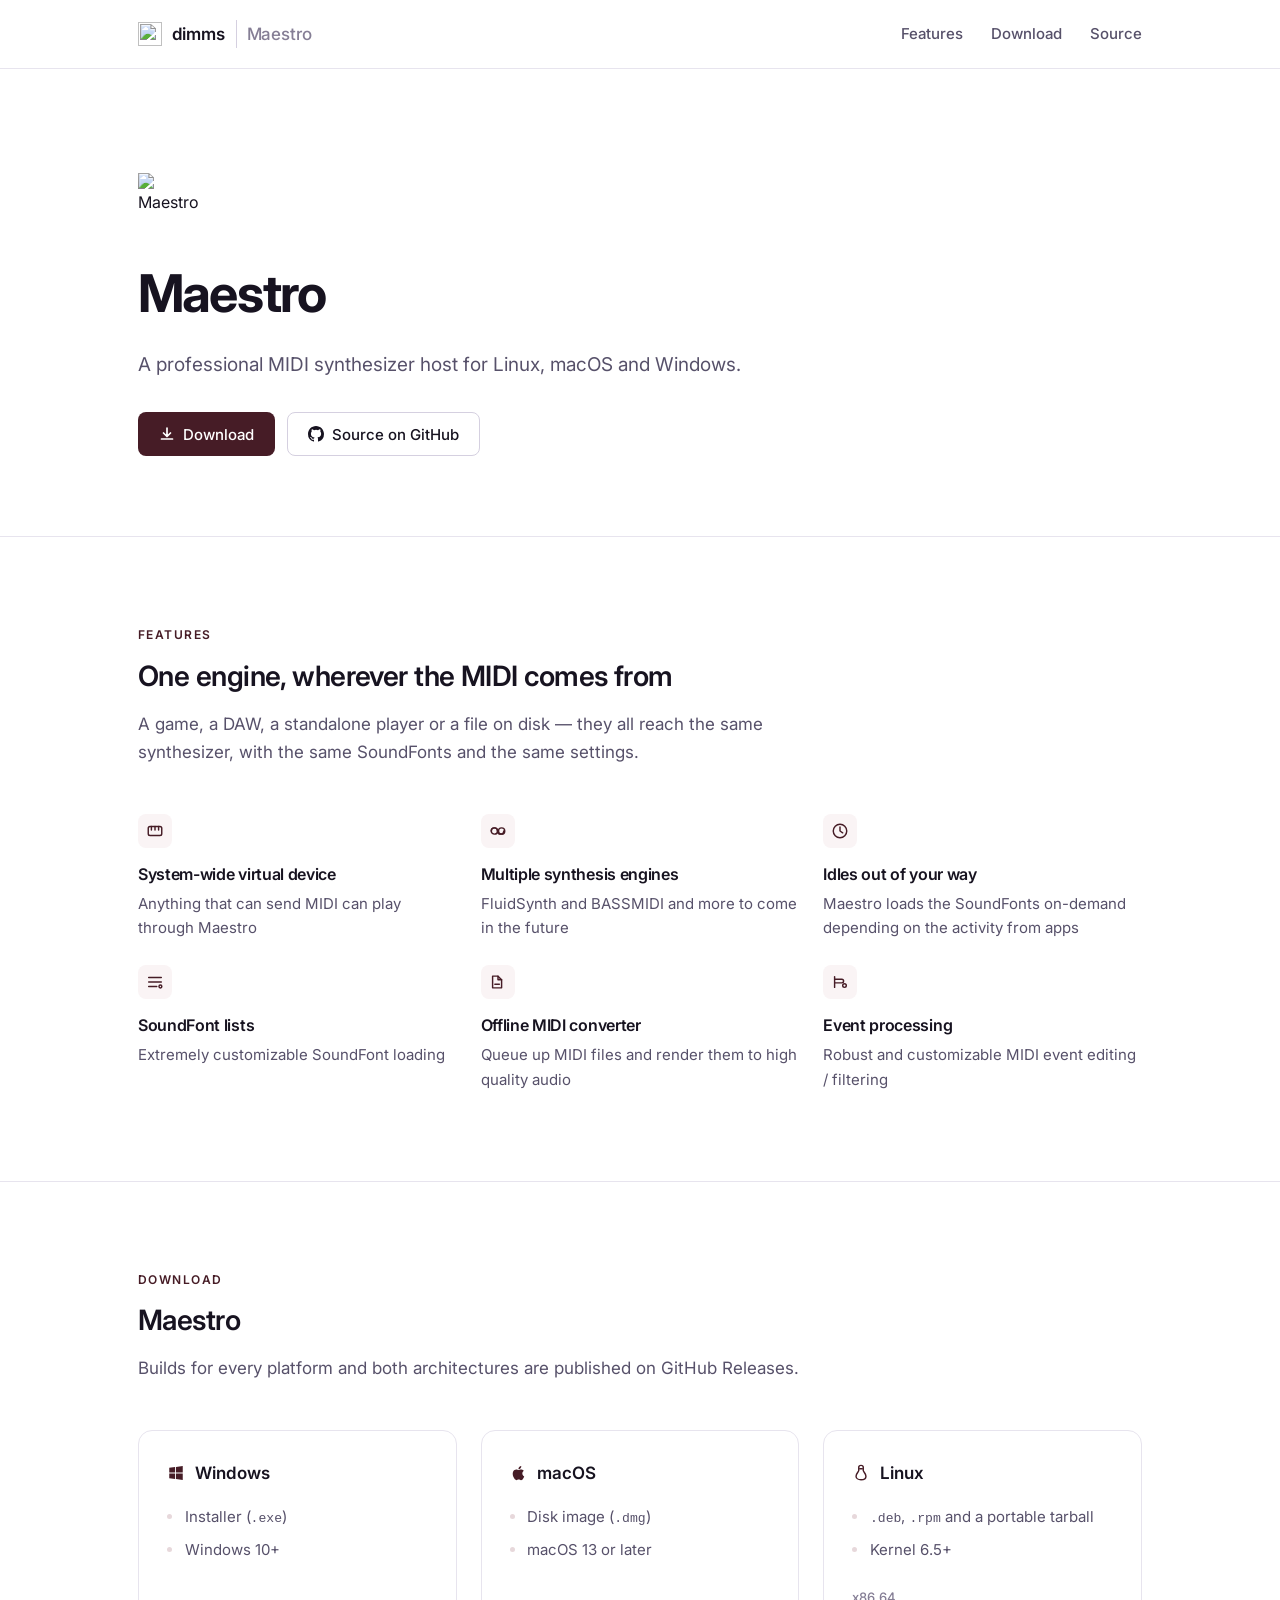
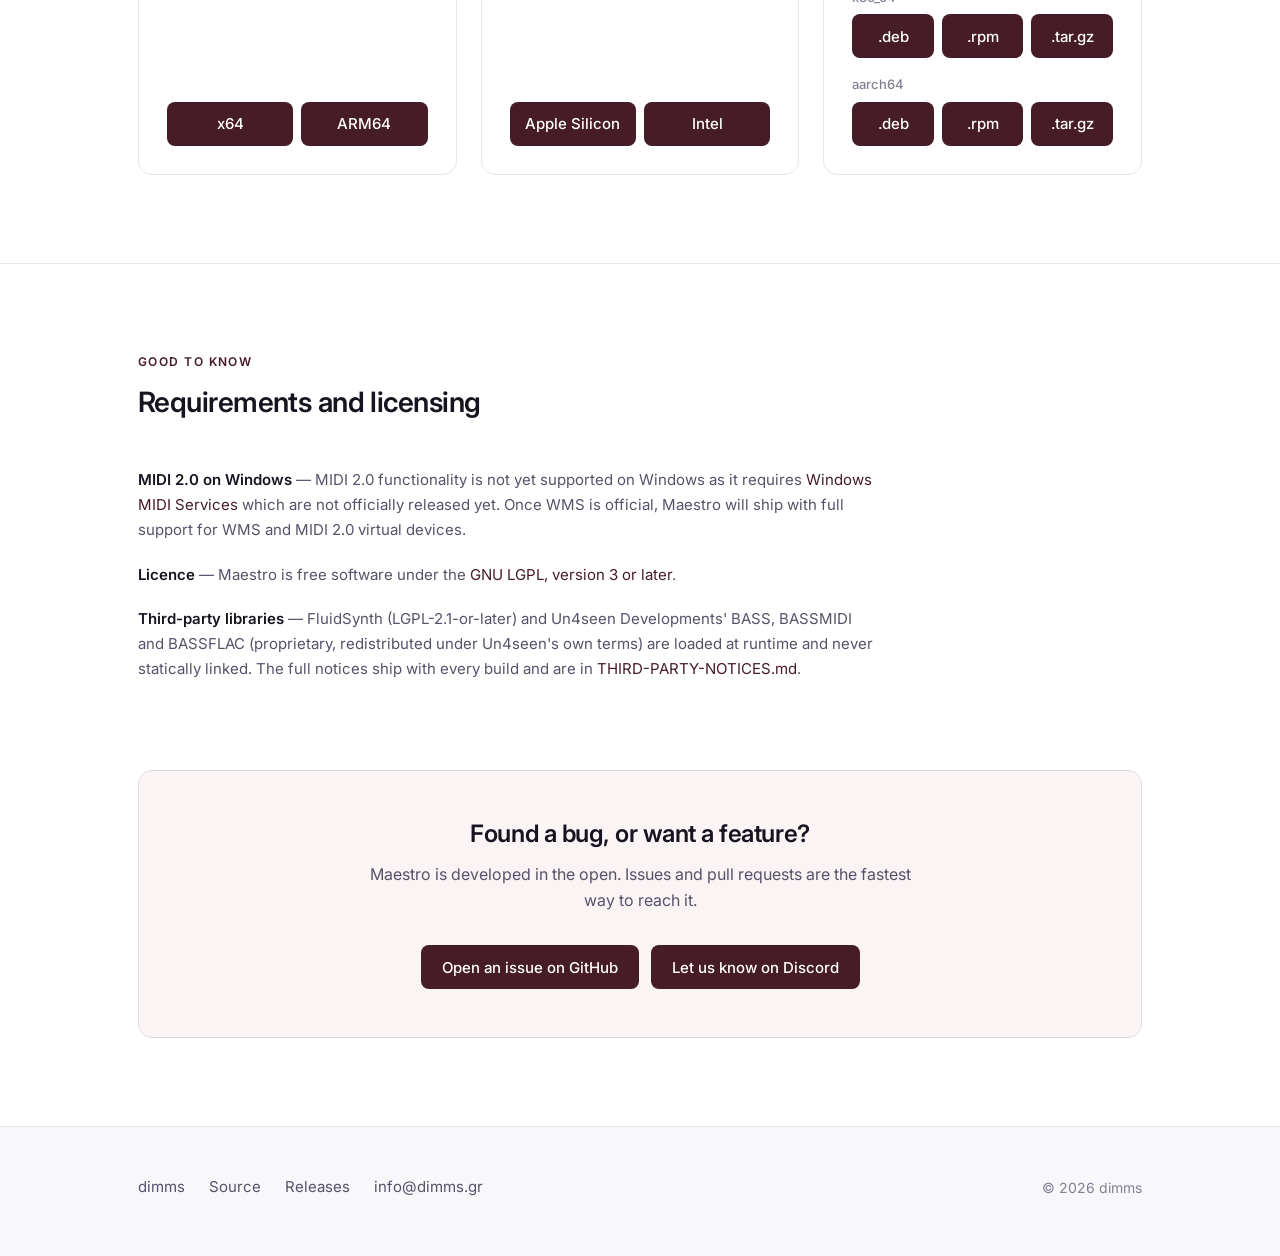
==== maestro/index.html @ dfa63ba4 "Add Maestro page" ====
<!DOCTYPE html>
<html lang="en">

<head>
    <meta charset="UTF-8">
    <meta name="viewport" content="width=device-width, initial-scale=1.0">

    <title>Maestro — MIDI synthesizer host | dimms</title>
    <meta name="description" content="A professional MIDI synthesizer host for Linux, macOS and Windows.">
    <meta name="keywords"
        content="Maestro, MIDI, synthesizer, SoundFont, SF2, SF3, SFZ, BASSMIDI, FluidSynth, KDMAPI, virtual MIDI device">
    <link rel="canonical" href="/maestro">

    <meta property="og:type" content="website">
    <meta property="og:title" content="Maestro — MIDI synthesizer host">
    <meta property="og:description" content="A professional MIDI synthesizer host for Linux, macOS and Windows.">
    <meta property="og:url" content="/maestro">
    <meta name="theme-color" content="#461c26">

    <link rel="icon" href="https://github.com/dimms0/maestro/raw/refs/heads/master/assets/logo/maestro-icon.svg"
        type="image/svg+xml">

    <link rel="preconnect" href="https://fonts.googleapis.com">
    <link rel="preconnect" href="https://fonts.gstatic.com" crossorigin>
    <link href="https://fonts.googleapis.com/css2?family=Inter:wght@400;500;600;700&display=swap" rel="stylesheet">

    <link rel="stylesheet" href="../style.css">
</head>

<body class="theme-maestro">
    <header class="site-header">
        <div class="container">
            <a href="/" class="brand">
                <img src="https://github.com/dimms0/maestro/raw/refs/heads/master/assets/logo/maestro-icon.svg" alt=""
                    width="24" height="24">
                <span>dimms</span>
                <span class="brand-sub">Maestro</span>
            </a>
            <nav class="site-nav">
                <a href="#features">Features</a>
                <a href="#download">Download</a>
                <a href="https://github.com/dimms0/maestro">Source</a>
            </nav>
        </div>
    </header>

    <main>
        <!-- Hero -->
        <section class="hero">
            <div class="container">
                <div class="hero-inner">
                    <div class="hero-mark">
                        <img src="https://github.com/dimms0/maestro/raw/refs/heads/master/assets/logo/maestro-icon.svg"
                            alt="Maestro" width="60" height="60">
                        <a class="badge" href="https://github.com/dimms0/maestro/releases" data-release-link
                            hidden>Version <span data-version></span></a>
                    </div>
                    <h1>Maestro</h1>
                    <p>
                        A professional MIDI synthesizer host for Linux, macOS and Windows.
                    </p>
                    <div class="btn-row">
                        <a href="#download" class="btn btn-primary">
                            <svg viewBox="0 0 16 16" fill="none" stroke="currentColor" stroke-width="1.7"
                                stroke-linecap="round" stroke-linejoin="round" aria-hidden="true">
                                <path d="M8 2v8M4.5 7 8 10.5 11.5 7M2.5 13h11" />
                            </svg>
                            Download
                        </a>
                        <a href="https://github.com/dimms0/maestro" class="btn btn-ghost">
                            <svg viewBox="0 0 16 16" fill="currentColor" aria-hidden="true">
                                <path
                                    d="M8 0C3.58 0 0 3.58 0 8a8 8 0 0 0 5.47 7.59c.4.07.55-.17.55-.38l-.01-1.49c-2.01.37-2.53-.49-2.69-.94-.09-.23-.48-.94-.82-1.13-.28-.15-.68-.52-.01-.53.63-.01 1.08.58 1.23.82.72 1.21 1.87.87 2.33.66.07-.52.28-.87.51-1.07-1.78-.2-3.64-.89-3.64-3.95 0-.87.31-1.59.82-2.15-.08-.2-.36-1.02.08-2.12 0 0 .67-.21 2.2.82a7.42 7.42 0 0 1 4 0c1.53-1.04 2.2-.82 2.2-.82.44 1.1.16 1.92.08 2.12.51.56.82 1.27.82 2.15 0 3.07-1.87 3.75-3.65 3.95.29.25.54.73.54 1.48l-.01 2.19c0 .21.15.46.55.38A8.01 8.01 0 0 0 16 8c0-4.42-3.58-8-8-8Z" />
                            </svg>
                            Source on GitHub
                        </a>
                    </div>
                </div>
            </div>
        </section>

        <!-- Features -->
        <section class="section" id="features">
            <div class="container">
                <div class="section-head">
                    <span class="eyebrow">Features</span>
                    <h2 class="section-title">One engine, wherever the MIDI comes from</h2>
                    <p class="section-lead">
                        A game, a DAW, a standalone player or a file on disk — they all reach
                        the same synthesizer, with the same SoundFonts and the same settings.
                    </p>
                </div>

                <div class="grid grid-3">
                    <div class="feature">
                        <div class="feature-icon">
                            <svg viewBox="0 0 20 20" fill="none" stroke="currentColor" stroke-width="1.6"
                                stroke-linecap="round" stroke-linejoin="round" aria-hidden="true">
                                <rect x="2.5" y="5" width="15" height="10" rx="2" />
                                <path d="M6 5v4M10 5v4M14 5v4" />
                            </svg>
                        </div>
                        <h3>System-wide virtual device</h3>
                        <p>
                            Anything that can send MIDI can play through Maestro
                        </p>
                    </div>

                    <div class="feature">
                        <div class="feature-icon">
                            <svg viewBox="0 0 20 20" fill="none" stroke="currentColor" stroke-width="1.6"
                                stroke-linecap="round" stroke-linejoin="round" aria-hidden="true">
                                <path d="M2.5 10a3.5 3.5 0 0 1 7 0 3.5 3.5 0 0 0 7 0" />
                                <circle cx="6" cy="10" r="3.5" />
                                <circle cx="14" cy="10" r="3.5" />
                            </svg>
                        </div>
                        <h3>Multiple synthesis engines</h3>
                        <p>
                            FluidSynth and BASSMIDI and more to come in the future
                        </p>
                    </div>

                    <div class="feature">
                        <div class="feature-icon">
                            <svg viewBox="0 0 20 20" fill="none" stroke="currentColor" stroke-width="1.6"
                                stroke-linecap="round" stroke-linejoin="round" aria-hidden="true">
                                <circle cx="10" cy="10" r="7.5" />
                                <path d="M10 5.5V10l3 2" />
                            </svg>
                        </div>
                        <h3>Idles out of your way</h3>
                        <p>
                            Maestro loads the SoundFonts on-demand depending on the activity from apps
                        </p>
                    </div>

                    <div class="feature">
                        <div class="feature-icon">
                            <svg viewBox="0 0 20 20" fill="none" stroke="currentColor" stroke-width="1.6"
                                stroke-linecap="round" stroke-linejoin="round" aria-hidden="true">
                                <path d="M3 5h14M3 10h14M3 15h9" />
                                <circle cx="16" cy="15" r="1.6" />
                            </svg>
                        </div>
                        <h3>SoundFont lists</h3>
                        <p>
                            Extremely customizable SoundFont loading
                        </p>
                    </div>

                    <div class="feature">
                        <div class="feature-icon">
                            <svg viewBox="0 0 20 20" fill="none" stroke="currentColor" stroke-width="1.6"
                                stroke-linecap="round" stroke-linejoin="round" aria-hidden="true">
                                <path d="M4 3.5h6l4 4v9H4z" />
                                <path d="M10 3.5v4h4" />
                                <path d="M6.5 12.5h5" />
                            </svg>
                        </div>
                        <h3>Offline MIDI converter</h3>
                        <p>
                            Queue up MIDI files and render them to high quality audio
                        </p>
                    </div>

                    <div class="feature">
                        <div class="feature-icon">
                            <svg viewBox="0 0 20 20" fill="none" stroke="currentColor" stroke-width="1.6"
                                stroke-linecap="round" stroke-linejoin="round" aria-hidden="true">
                                <path d="M4 4v12M4 7h8a2 2 0 0 1 0 4H4" />
                                <circle cx="15" cy="14" r="2" />
                            </svg>
                        </div>
                        <h3>Event processing</h3>
                        <p>
                            Robust and customizable MIDI event editing / filtering
                        </p>
                    </div>
                </div>
            </div>
        </section>

        <!-- Download -->
        <section class="section" id="download">
            <div class="container">
                <div class="section-head">
                    <span class="eyebrow">Download</span>
                    <h2 class="section-title">Maestro <span data-version></span></h2>
                    <p class="section-lead">
                        Builds for every platform and both architectures are published on
                        GitHub Releases.
                    </p>
                </div>

                <div class="grid grid-3">
                    <article class="card download-card">
                        <div class="platform">
                            <svg viewBox="0 0 20 20" fill="currentColor" aria-hidden="true">
                                <path
                                    d="M2.5 4.3 9 3.4v6.1H2.5V4.3Zm0 11.4L9 16.6v-6H2.5v5.1ZM10 3.25l7.5-1.05v7.3H10v-6.25Zm0 7.35h7.5v7.25L10 16.8v-6.2Z" />
                            </svg>
                            Windows
                        </div>
                        <ul>
                            <li>Installer (<code>.exe</code>)</li>
                            <li>Windows 10+</li>
                        </ul>
                        <div class="downloads">
                            <div class="download-row">
                                <a href="https://github.com/dimms0/maestro/releases/latest" class="btn btn-primary"
                                    data-asset="-x64-setup.exe">x64</a>
                                <a href="https://github.com/dimms0/maestro/releases/latest" class="btn btn-primary"
                                    data-asset="-arm64-setup.exe">ARM64</a>
                            </div>
                        </div>
                    </article>

                    <article class="card download-card">
                        <div class="platform">
                            <svg viewBox="0 0 20 20" fill="currentColor" aria-hidden="true">
                                <path
                                    d="M13.7 10.6c-.02-2 1.63-2.96 1.7-3.01-.93-1.35-2.37-1.54-2.88-1.56-1.23-.12-2.4.72-3.02.72-.62 0-1.58-.7-2.6-.68-1.34.02-2.57.78-3.26 1.97-1.39 2.41-.35 5.98 1 7.93.66.95 1.44 2.02 2.47 1.98.99-.04 1.37-.64 2.57-.64s1.54.64 2.6.62c1.07-.02 1.75-.97 2.4-1.93.76-1.1 1.07-2.17 1.09-2.22-.02-.01-2.09-.8-2.11-3.18ZM11.73 4.6c.55-.66.92-1.58.82-2.5-.79.03-1.75.53-2.31 1.19-.5.58-.94 1.52-.82 2.42.88.07 1.77-.45 2.31-1.11Z" />
                            </svg>
                            macOS
                        </div>
                        <ul>
                            <li>Disk image (<code>.dmg</code>)</li>
                            <li>macOS 13 or later</li>
                        </ul>
                        <div class="downloads">
                            <div class="download-row">
                                <a href="https://github.com/dimms0/maestro/releases/latest" class="btn btn-primary"
                                    data-asset="-macos-arm64.dmg">Apple Silicon</a>
                                <a href="https://github.com/dimms0/maestro/releases/latest" class="btn btn-primary"
                                    data-asset="-macos-x86_64.dmg">Intel</a>
                            </div>
                        </div>
                    </article>

                    <article class="card download-card">
                        <div class="platform">
                            <svg viewBox="0 0 20 20" fill="none" stroke="currentColor" stroke-width="1.6"
                                stroke-linecap="round" stroke-linejoin="round" aria-hidden="true">
                                <path
                                    d="M7.5 3.5c0-1.1.9-2 2.5-2s2.5.9 2.5 2v3.8c0 1.2 3 3.4 3 6.2 0 2.4-2.4 4-5.5 4s-5.5-1.6-5.5-4c0-2.8 3-5 3-6.2V3.5Z" />
                                <path d="M8.6 5.2h2.8" />
                            </svg>
                            Linux
                        </div>
                        <ul>
                            <li><code>.deb</code>, <code>.rpm</code> and a portable tarball</li>
                            <li>Kernel 6.5+</li>
                        </ul>
                        <div class="downloads">
                            <div>
                                <span class="download-label">x86_64</span>
                                <div class="download-row">
                                    <a href="https://github.com/dimms0/maestro/releases/latest" class="btn btn-primary"
                                        data-asset="_amd64.deb">.deb</a>
                                    <a href="https://github.com/dimms0/maestro/releases/latest" class="btn btn-primary"
                                        data-asset=".x86_64.rpm">.rpm</a>
                                    <a href="https://github.com/dimms0/maestro/releases/latest" class="btn btn-primary"
                                        data-asset="-linux-x86_64.tar.gz">.tar.gz</a>
                                </div>
                            </div>
                            <div>
                                <span class="download-label">aarch64</span>
                                <div class="download-row">
                                    <a href="https://github.com/dimms0/maestro/releases/latest" class="btn btn-primary"
                                        data-asset="_arm64.deb">.deb</a>
                                    <a href="https://github.com/dimms0/maestro/releases/latest" class="btn btn-primary"
                                        data-asset=".aarch64.rpm">.rpm</a>
                                    <a href="https://github.com/dimms0/maestro/releases/latest" class="btn btn-primary"
                                        data-asset="-linux-aarch64.tar.gz">.tar.gz</a>
                                </div>
                            </div>
                        </div>
                    </article>
                </div>
            </div>
        </section>

        <!-- Notes -->
        <section class="section" id="notes">
            <div class="container">
                <div class="section-head">
                    <span class="eyebrow">Good to know</span>
                    <h2 class="section-title">Requirements and licensing</h2>
                </div>

                <div class="notes">
                    <p>
                        <strong>MIDI 2.0 on Windows</strong> — MIDI 2.0 functionality is not yet
                        supported on Windows as it requires <a href="https://aka.ms/midi">Windows MIDI Services</a>
                        which are not officially released yet. Once WMS is official, Maestro will ship with full
                        support for WMS and MIDI 2.0 virtual devices.
                    </p>
                    <p>
                        <strong>Licence</strong> — Maestro is free software under the
                        <a href="https://github.com/dimms0/maestro/blob/main/LICENSE.md">GNU LGPL, version 3 or
                            later</a>.
                    </p>
                    <p>
                        <strong>Third-party libraries</strong> — FluidSynth (LGPL-2.1-or-later)
                        and Un4seen Developments' BASS, BASSMIDI and BASSFLAC (proprietary,
                        redistributed under Un4seen's own terms) are loaded at runtime and never
                        statically linked. The full notices ship with every build and are in
                        <a
                            href="https://github.com/dimms0/maestro/blob/main/THIRD-PARTY-NOTICES.md">THIRD-PARTY-NOTICES.md</a>.
                    </p>
                </div>
            </div>
        </section>

        <section class="section section--plain" style="padding-top:0">
            <div class="container">
                <div class="cta">
                    <h2>Found a bug, or want a feature?</h2>
                    <p>
                        Maestro is developed in the open. Issues and pull requests are the
                        fastest way to reach it.
                    </p>
                    <div class="btn-row">
                        <a href="https://github.com/dimms0/maestro/issues" class="btn btn-primary">Open an issue on
                            GitHub</a>
                        <a href="/discord" class="btn btn-primary">Let us know on Discord</a>
                    </div>
                </div>
            </div>
        </section>
    </main>

    <footer class="site-footer">
        <div class="container footer-inner">
            <div class="footer-links">
                <a href="/">dimms</a>
                <a href="https://github.com/dimms0/maestro">Source</a>
                <a href="https://github.com/dimms0/maestro/releases/latest">Releases</a>
                <a href="mailto:info@dimms.gr">info@dimms.gr</a>
            </div>
            <div class="copyright">&copy; <span data-year>2026</span> dimms</div>
        </div>
    </footer>

    <script src="../app.js"></script>
</body>

</html>
---- style.css ----
/* ==========================================================================
   dimms — base stylesheet
   Light, quiet, typographic. Purple is the house accent; each product page
   can override --accent and friends (see .theme-maestro).
   ========================================================================== */

:root {
    /* Surfaces */
    --bg: #ffffff;
    --bg-alt: #f8f7fa;
    --border: #e7e4ee;
    --border-strong: #d5d0e0;

    /* Type */
    --text: #171320;
    --text-2: #57516a;
    --text-3: #857e95;

    /* Accent (dimms purple) */
    --accent: #421093;
    --accent-dark: rgb(57, 18, 109);
    --accent-soft: #f4f0fe;
    --accent-line: #ded2fb;

    /* Shape & motion */
    --radius: 10px;
    --radius-lg: 14px;
    --maxw: 1060px;
    --ease: 0.18s ease;

    --font: "Inter", -apple-system, BlinkMacSystemFont, "Segoe UI", Roboto,
        Helvetica, Arial, sans-serif;
    --font-mono: ui-monospace, SFMono-Regular, "SF Mono", Menlo, Consolas,
        "Liberation Mono", monospace;
}

/* Maestro's own accent */
.theme-maestro {
    --accent: #461c26;
    --accent-dark: #2f1219;
    --accent-soft: #faf4f5;
    --accent-line: #e7d8db;
}

*,
*::before,
*::after {
    box-sizing: border-box;
}

html {
    -webkit-text-size-adjust: 100%;
    scroll-behavior: smooth;
    scroll-padding-top: 5rem;
}

body {
    margin: 0;
    background: var(--bg);
    color: var(--text);
    font-family: var(--font);
    font-size: 1rem;
    line-height: 1.65;
    -webkit-font-smoothing: antialiased;
    -moz-osx-font-smoothing: grayscale;
}

h1,
h2,
h3,
h4 {
    margin: 0;
    color: var(--text);
    font-weight: 600;
    letter-spacing: -0.02em;
    line-height: 1.25;
}

p {
    margin: 0;
}

a {
    color: var(--accent);
    text-decoration: none;
}

a:hover {
    color: var(--accent-dark);
}

img,
svg {
    display: block;
    max-width: 100%;
}

ul {
    margin: 0;
    padding: 0;
    list-style: none;
}

code {
    font-family: var(--font-mono);
    font-size: 0.875em;
}

[hidden] {
    display: none !important;
}

:focus-visible {
    outline: 2px solid var(--accent);
    outline-offset: 3px;
    border-radius: 4px;
}

/* --------------------------------------------------------------------------
   Layout primitives
   -------------------------------------------------------------------------- */

.container {
    width: 100%;
    max-width: var(--maxw);
    margin: 0 auto;
    padding: 0 1.75rem;
}

.section {
    padding: 5.5rem 0;
    border-top: 1px solid var(--border);
}

.section--plain {
    border-top: 0;
}

.section-head {
    max-width: 44rem;
    margin-bottom: 3rem;
}

.eyebrow {
    display: block;
    margin-bottom: 0.85rem;
    color: var(--accent);
    font-size: 0.75rem;
    font-weight: 600;
    letter-spacing: 0.12em;
    text-transform: uppercase;
}

.section-title {
    font-size: 1.75rem;
}

.section-lead {
    margin-top: 1rem;
    color: var(--text-2);
    font-size: 1.0625rem;
}

/* --------------------------------------------------------------------------
   Header
   -------------------------------------------------------------------------- */

.site-header {
    position: sticky;
    top: 0;
    z-index: 50;
    background: rgba(255, 255, 255, 0.88);
    backdrop-filter: saturate(180%) blur(12px);
    -webkit-backdrop-filter: saturate(180%) blur(12px);
    border-bottom: 1px solid var(--border);
}

.site-header .container {
    display: flex;
    align-items: center;
    justify-content: space-between;
    gap: 1.5rem;
    height: 4.25rem;
}

.brand {
    display: inline-flex;
    align-items: center;
    gap: 0.6rem;
    color: var(--text);
    font-weight: 600;
    font-size: 1.0625rem;
    letter-spacing: -0.01em;
}

.brand:hover {
    color: var(--text);
}

.brand img {
    width: 24px;
    height: 24px;
}

.brand-sub {
    padding-left: 0.6rem;
    margin-left: 0.1rem;
    border-left: 1px solid var(--border-strong);
    color: var(--text-3);
    font-weight: 500;
}

.site-nav {
    display: flex;
    align-items: center;
    gap: 1.75rem;
}

.site-nav a {
    color: var(--text-2);
    font-size: 0.9375rem;
    font-weight: 500;
    transition: color var(--ease);
}

.site-nav a:hover {
    color: var(--text);
}

/* --------------------------------------------------------------------------
   Buttons
   -------------------------------------------------------------------------- */

.btn {
    display: inline-flex;
    align-items: center;
    justify-content: center;
    gap: 0.5rem;
    padding: 0.65rem 1.25rem;
    border: 1px solid transparent;
    border-radius: 8px;
    font-size: 0.9375rem;
    font-weight: 500;
    line-height: 1.4;
    cursor: pointer;
    transition: background var(--ease), border-color var(--ease),
        color var(--ease);
}

.btn svg {
    width: 16px;
    height: 16px;
    flex: none;
}

.btn-primary {
    background: var(--accent);
    color: #fff;
}

.btn-primary:hover {
    background: var(--accent-dark);
    color: #fff;
}

.btn-ghost {
    background: var(--bg);
    border-color: var(--border-strong);
    color: var(--text);
}

.btn-ghost:hover {
    border-color: var(--text-3);
    color: var(--text);
}

.btn-row {
    display: flex;
    flex-wrap: wrap;
    gap: 0.75rem;
    margin-top: 2rem;
}

/* --------------------------------------------------------------------------
   Hero
   -------------------------------------------------------------------------- */

.hero {
    padding: 6.5rem 0 5rem;
}

.hero-inner {
    max-width: 40rem;
}

.hero h1 {
    font-size: clamp(2.25rem, 5.5vw, 3.25rem);
    font-weight: 700;
    letter-spacing: -0.035em;
}

.hero p {
    margin-top: 1.5rem;
    color: var(--text-2);
    font-size: 1.1875rem;
    line-height: 1.6;
}

.hero-mark {
    display: flex;
    align-items: center;
    gap: 1.125rem;
    margin-bottom: 1.75rem;
}

.hero-mark img {
    width: 60px;
    height: 60px;
}

.badge {
    display: inline-flex;
    transition: border-color var(--ease);
    align-items: center;
    gap: 0.4rem;
    padding: 0.2rem 0.6rem;
    background: var(--accent-soft);
    border: 1px solid var(--accent-line);
    border-radius: 999px;
    color: var(--accent);
    font-size: 0.75rem;
    font-weight: 600;
    letter-spacing: 0.02em;
}

.badge:hover {
    color: var(--accent);
    border-color: var(--accent);
}

/* --------------------------------------------------------------------------
   Cards / grids
   -------------------------------------------------------------------------- */

.grid {
    display: grid;
    gap: 1.5rem;
}

.grid-3 {
    grid-template-columns: repeat(auto-fit, minmax(260px, 1fr));
}

.card {
    display: flex;
    flex-direction: column;
    padding: 1.75rem;
    background: var(--bg);
    border: 1px solid var(--border);
    border-radius: var(--radius-lg);
}

/* Feature items */
.feature-icon {
    display: flex;
    align-items: center;
    justify-content: center;
    width: 34px;
    height: 34px;
    margin-bottom: 1rem;
    background: var(--accent-soft);
    border-radius: 8px;
    color: var(--accent);
}

.feature-icon svg {
    width: 18px;
    height: 18px;
}

.feature h3 {
    font-size: 1rem;
}

.feature p {
    margin-top: 0.5rem;
    color: var(--text-2);
    font-size: 0.9375rem;
}

/* Download cards */
.download-card .platform {
    display: flex;
    align-items: center;
    gap: 0.6rem;
    color: var(--text);
    font-size: 1.0625rem;
    font-weight: 600;
}

.download-card .platform svg {
    width: 18px;
    height: 18px;
    color: var(--accent);
}

.download-card ul {
    margin-top: 1.125rem;
    display: grid;
    gap: 0.5rem;
}

.download-card li {
    position: relative;
    padding-left: 1.1rem;
    color: var(--text-2);
    font-size: 0.9375rem;
}

.download-card li::before {
    content: "";
    position: absolute;
    left: 0;
    top: 0.6em;
    width: 5px;
    height: 5px;
    background: var(--accent-line);
    border-radius: 50%;
}

.downloads {
    display: grid;
    gap: 1rem;
    margin-top: auto;
    padding-top: 1.5rem;
}

.download-label {
    display: block;
    margin-bottom: 0.4rem;
    color: var(--text-3);
    font-size: 0.8125rem;
    font-weight: 500;
}

.download-row {
    display: flex;
    gap: 0.5rem;
}

.download-row .btn {
    flex: 1 1 0;
    padding-inline: 0.75rem;
}

/* Code block */
.code {
    margin-top: 1.5rem;
    padding: 1.125rem 1.25rem;
    background: var(--bg-alt);
    border: 1px solid var(--border);
    border-radius: var(--radius);
    overflow-x: auto;
}

.code pre {
    margin: 0;
    font-family: var(--font-mono);
    font-size: 0.8125rem;
    line-height: 1.8;
    color: var(--text);
}

.code .c {
    color: var(--text-3);
}

/* Notes / fine print */
.notes {
    display: grid;
    gap: 1.25rem;
    max-width: 46rem;
}

.notes p {
    color: var(--text-2);
    font-size: 0.9375rem;
}

.notes strong {
    color: var(--text);
    font-weight: 600;
}

/* Call to action band */
.cta {
    padding: 3rem 2.25rem;
    background: var(--accent-soft);
    border: 1px solid var(--accent-line);
    border-radius: var(--radius-lg);
    text-align: center;
}

.cta h2 {
    font-size: 1.5rem;
}

.cta p {
    max-width: 34rem;
    margin: 0.75rem auto 0;
    color: var(--text-2);
}

.cta .btn-row {
    justify-content: center;
}

/* --------------------------------------------------------------------------
   Footer
   -------------------------------------------------------------------------- */

.site-footer {
    padding: 3rem 0 3.5rem;
    border-top: 1px solid var(--border);
    background: var(--bg-alt);
}

.footer-inner {
    display: flex;
    flex-wrap: wrap;
    align-items: center;
    justify-content: space-between;
    gap: 1.25rem;
}

.footer-links {
    display: flex;
    flex-wrap: wrap;
    gap: 1.5rem;
}

.footer-links a {
    color: var(--text-2);
    font-size: 0.9375rem;
}

.footer-links a:hover {
    color: var(--text);
}

.copyright {
    color: var(--text-3);
    font-size: 0.875rem;
}

/* --------------------------------------------------------------------------
   Responsive
   -------------------------------------------------------------------------- */

@media (max-width: 720px) {
    .container {
        padding: 0 1.25rem;
    }

    .section {
        padding: 4rem 0;
    }

    .hero {
        padding: 4rem 0 3.5rem;
    }

    .site-nav {
        gap: 1.125rem;
    }

    .cta {
        padding: 1.75rem 1.5rem;
    }
}

@media (max-width: 460px) {
    .brand-sub {
        display: none;
    }

    .hero-mark img {
        width: 48px;
        height: 48px;
    }
}

@media (prefers-reduced-motion: reduce) {
    html {
        scroll-behavior: auto;
    }

    * {
        transition: none !important;
    }
}
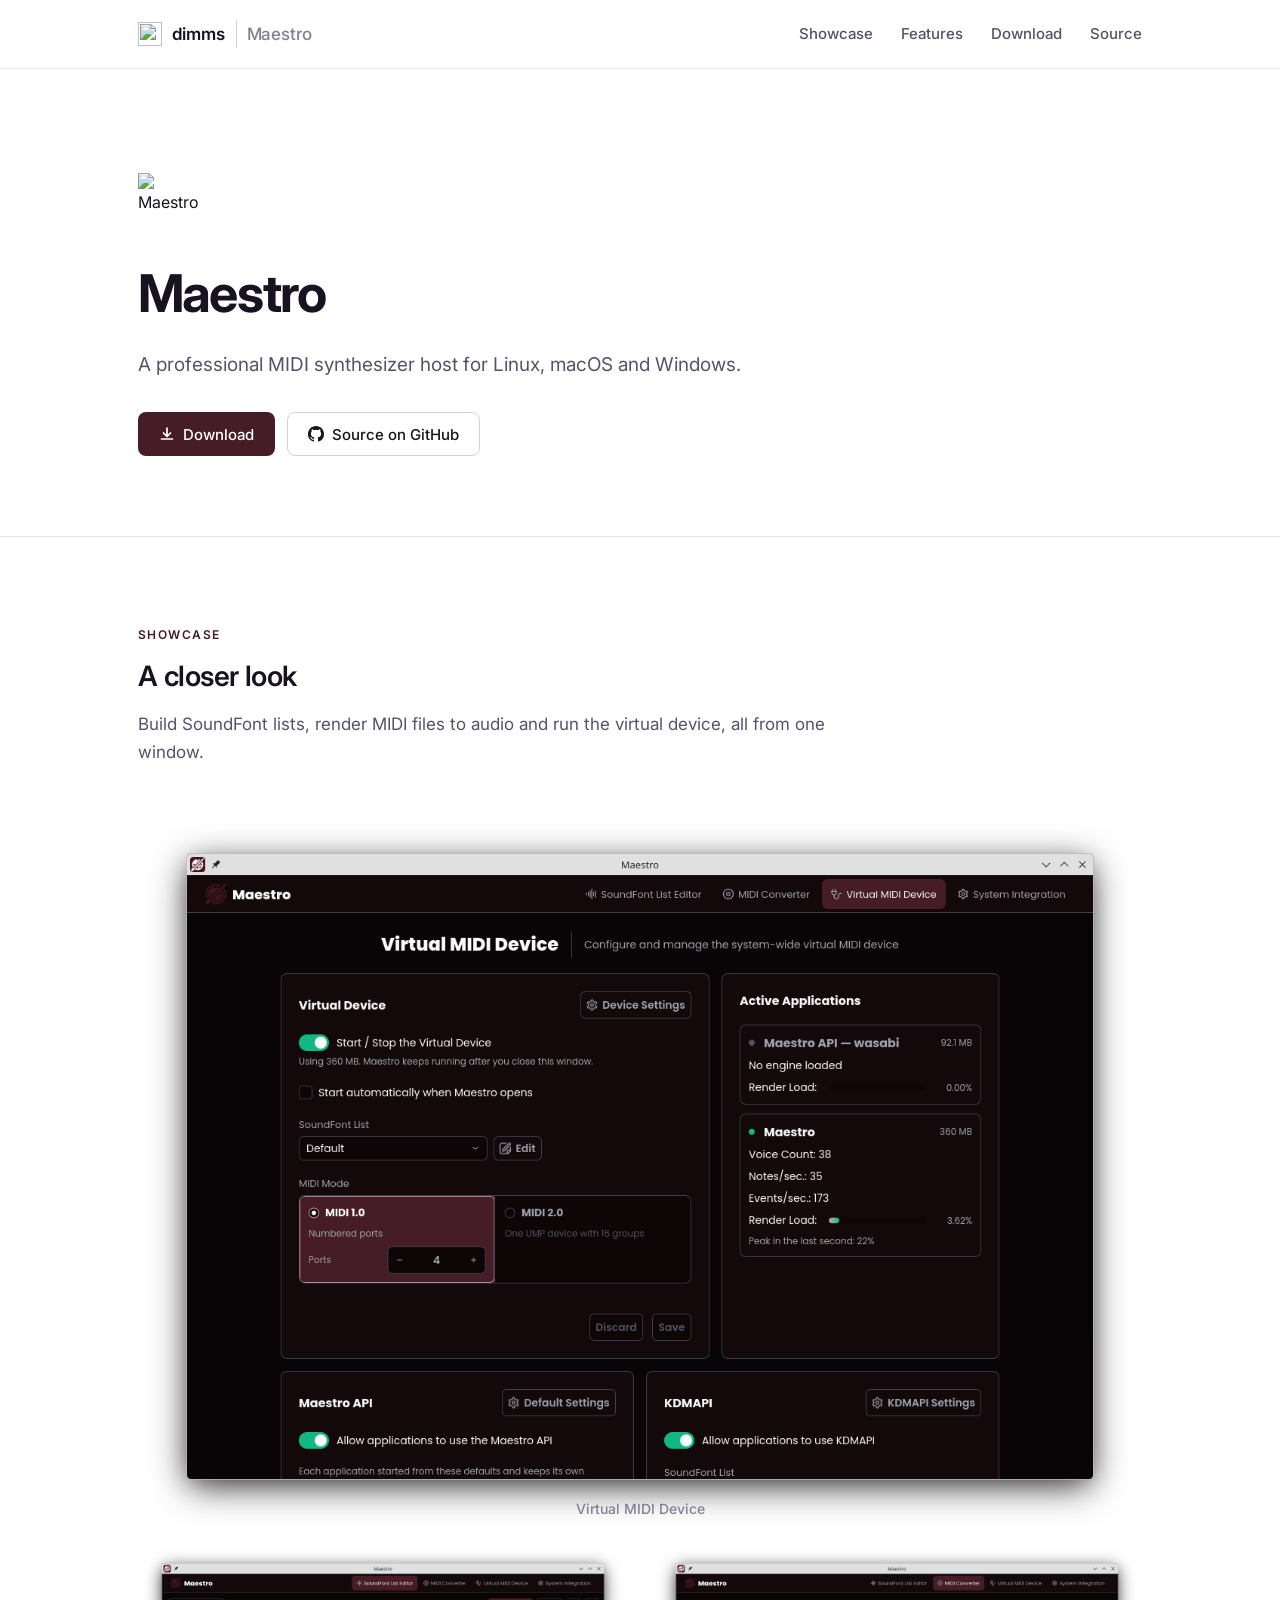
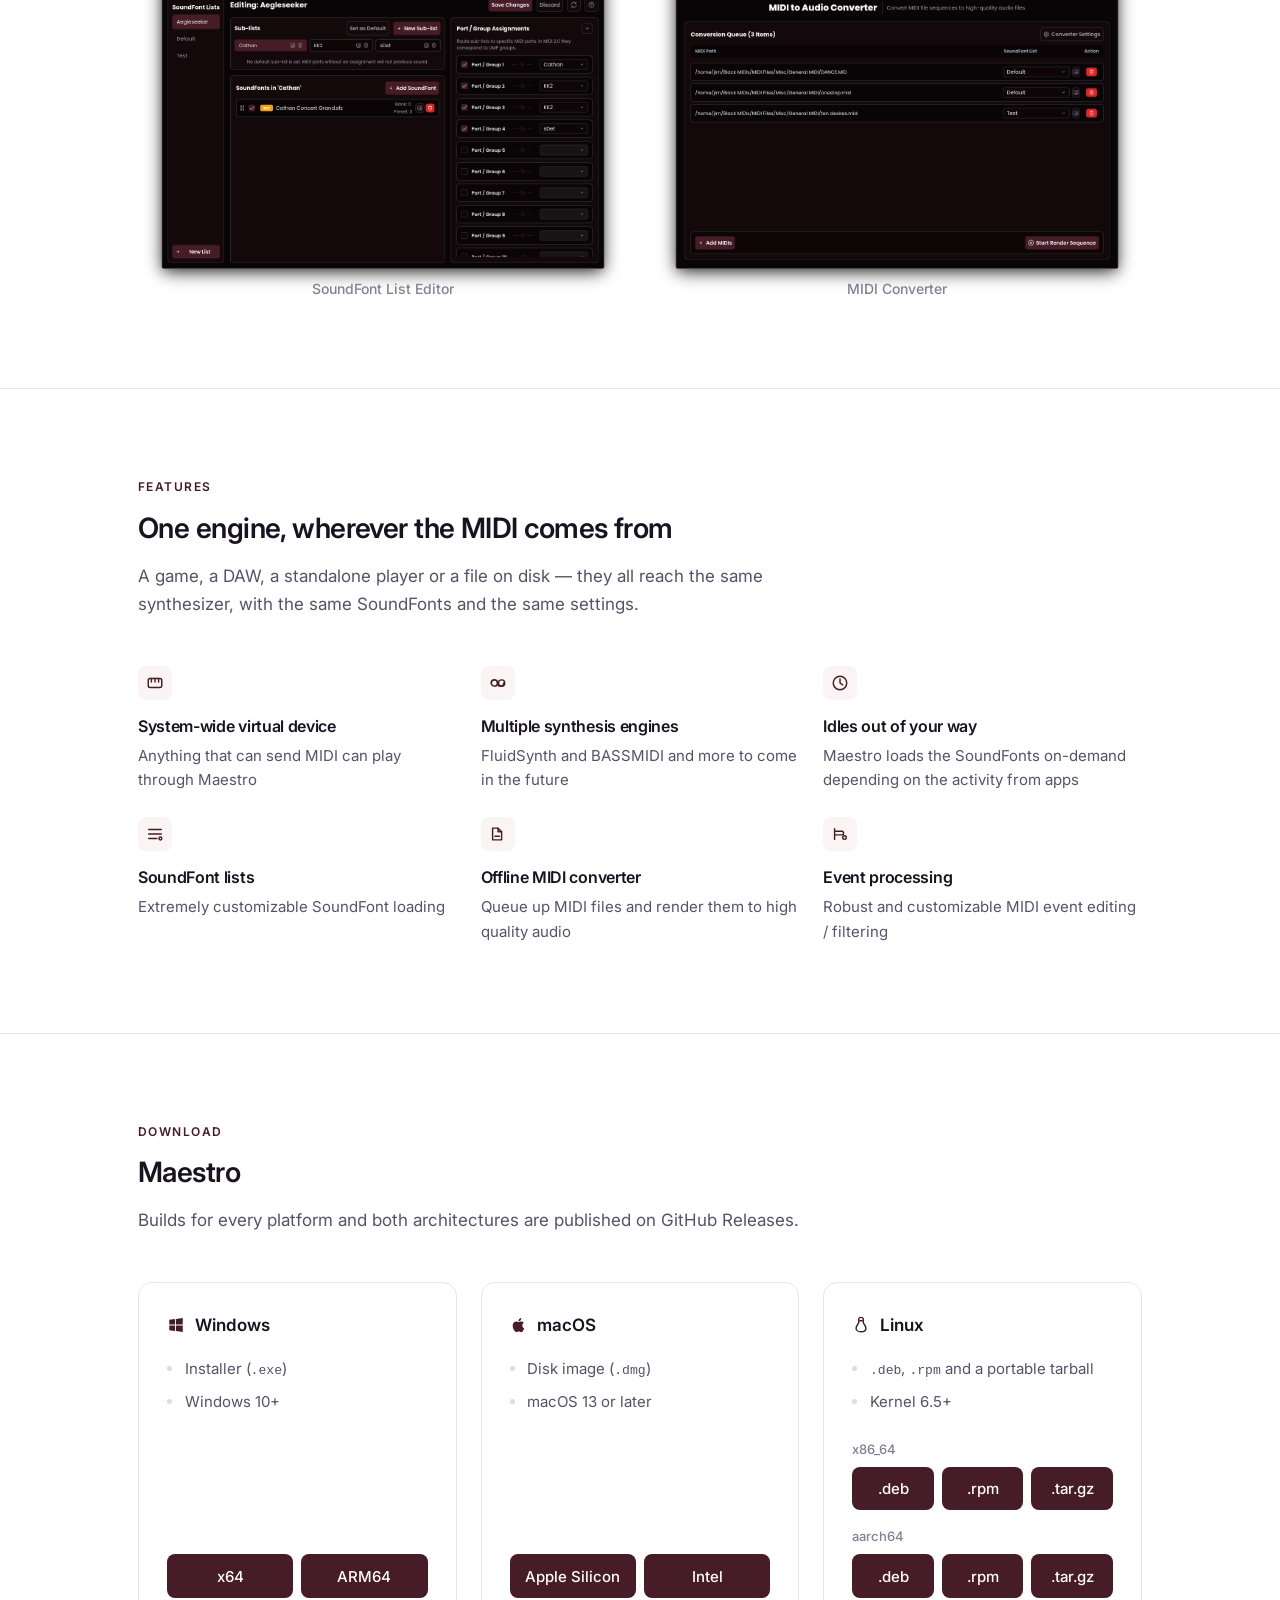
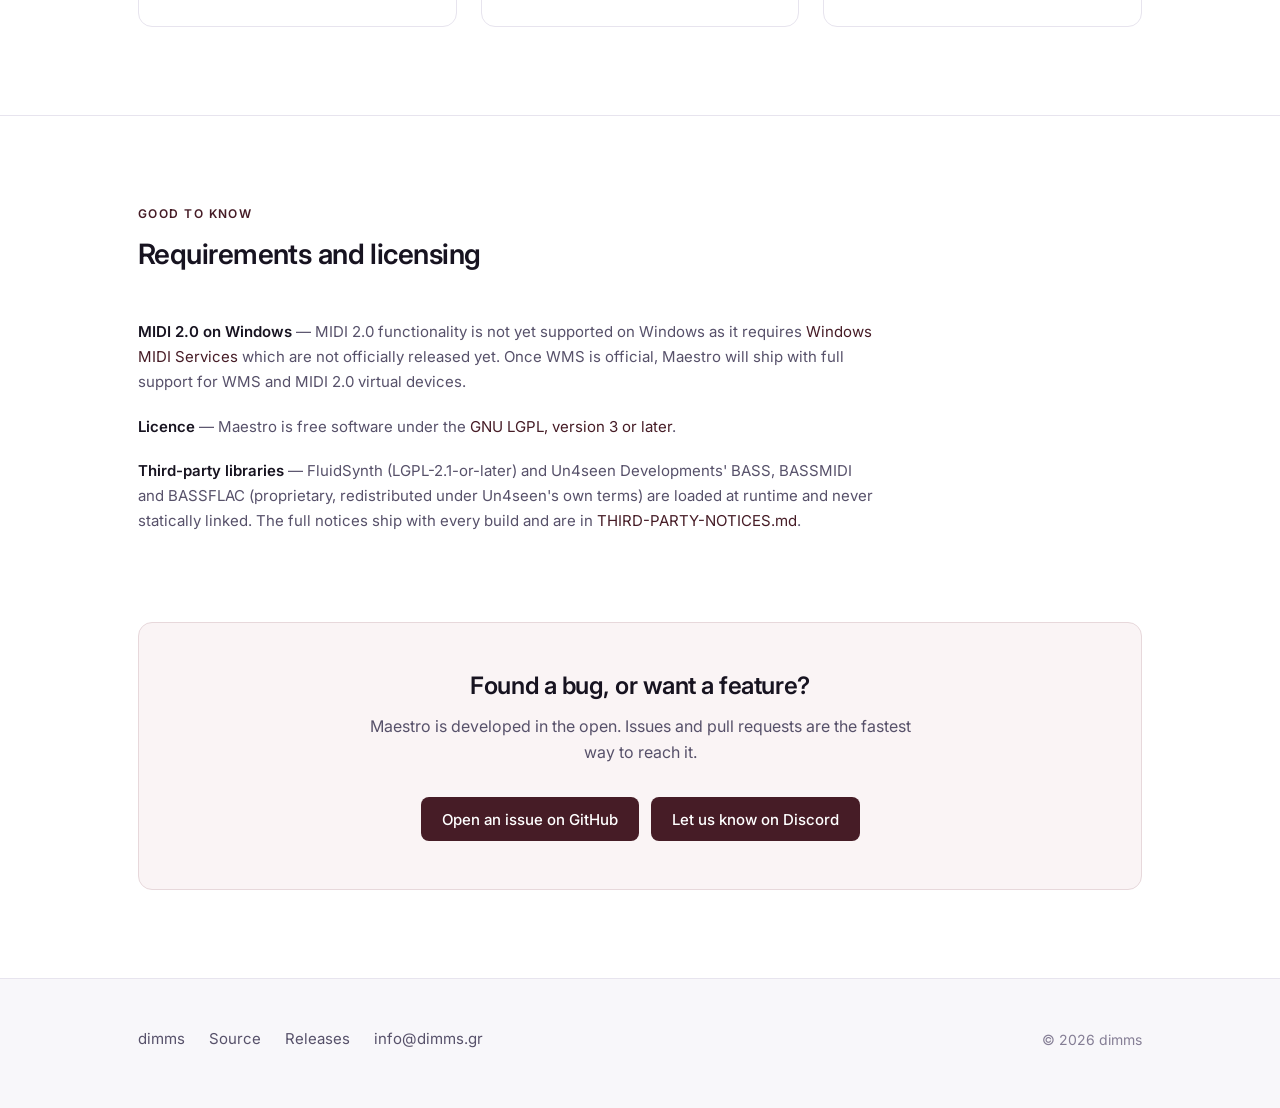
==== commit 28964ea9: "Add Maestro screenshots" ====
--- a/maestro/index.html
+++ b/maestro/index.html
@@ -37,6 +37,7 @@
                 <span class="brand-sub">Maestro</span>
             </a>
             <nav class="site-nav">
+                <a href="#showcase">Showcase</a>
                 <a href="#features">Features</a>
                 <a href="#download">Download</a>
                 <a href="https://github.com/dimms0/maestro">Source</a>
@@ -75,6 +76,44 @@
                             Source on GitHub
                         </a>
                     </div>
+                </div>
+            </div>
+        </section>
+
+        <!-- Showcase -->
+        <section class="section" id="showcase">
+            <div class="container">
+                <div class="section-head">
+                    <span class="eyebrow">Showcase</span>
+                    <h2 class="section-title">A closer look</h2>
+                    <p class="section-lead">
+                        Build SoundFont lists, render MIDI files to audio and run the
+                        virtual device, all from one window.
+                    </p>
+                </div>
+
+                <div class="showcase">
+                    <figure class="shot">
+                        <a href="screenshot3.png">
+                            <img src="screenshot3.png" width="1330" height="958" loading="lazy"
+                                alt="The Virtual MIDI Device page, showing the device settings and active applications">
+                        </a>
+                        <figcaption>Virtual MIDI Device</figcaption>
+                    </figure>
+                    <figure class="shot">
+                        <a href="screenshot1.png">
+                            <img src="screenshot1.png" width="1330" height="958"
+                                alt="The SoundFont List Editor, with sub-lists assigned to MIDI ports">
+                        </a>
+                        <figcaption>SoundFont List Editor</figcaption>
+                    </figure>
+                    <figure class="shot">
+                        <a href="screenshot2.png">
+                            <img src="screenshot2.png" width="1330" height="958" loading="lazy"
+                                alt="The MIDI Converter, with three MIDI files queued for rendering">
+                        </a>
+                        <figcaption>MIDI Converter</figcaption>
+                    </figure>
                 </div>
             </div>
         </section>
--- a/style.css
+++ b/style.css
@@ -453,6 +453,36 @@
     padding-inline: 0.75rem;
 }
 
+/* Screenshot showcase — the first shot spans the row, the rest pair up */
+.showcase {
+    display: grid;
+    grid-template-columns: repeat(2, 1fr);
+    gap: 1.5rem;
+}
+
+.shot {
+    margin: 0;
+}
+
+.shot:first-child {
+    grid-column: 1 / -1;
+}
+
+.shot img {
+    width: 100%;
+    height: auto;
+}
+
+/* The screenshots carry their window shadow on a transparent margin, so pull
+   the caption up to sit just under the window rather than under the margin. */
+.shot figcaption {
+    margin-top: -4%;
+    color: var(--text-3);
+    font-size: 0.875rem;
+    font-weight: 500;
+    text-align: center;
+}
+
 /* Code block */
 .code {
     margin-top: 1.5rem;
@@ -574,6 +604,10 @@
         gap: 1.125rem;
     }
 
+    .showcase {
+        grid-template-columns: 1fr;
+    }
+
     .cta {
         padding: 1.75rem 1.5rem;
     }
